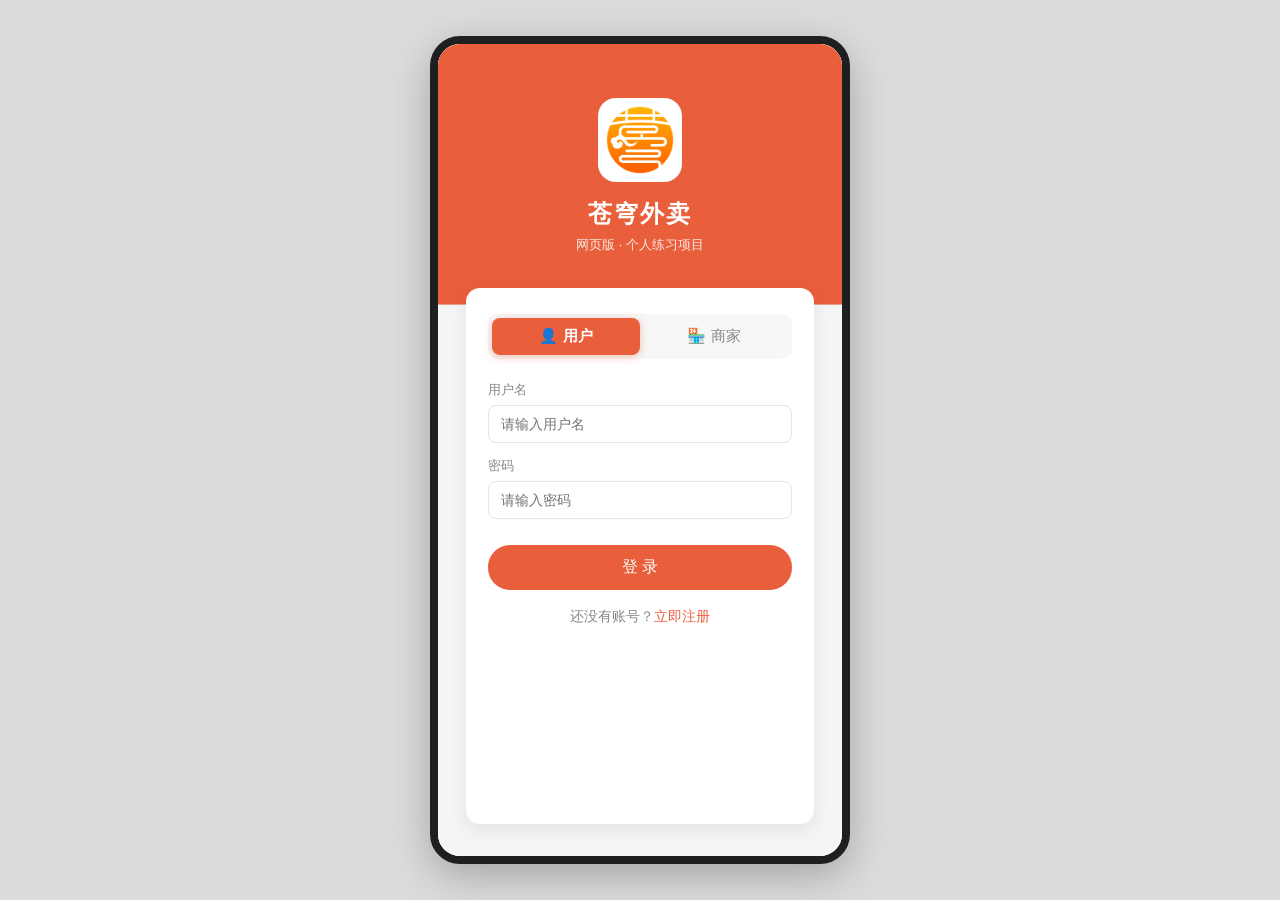
==== heima_sky_take_out-main/Web/nginx-1.20.2/html/web-app/index.html @ 458aebf5 "初始化 sky-take-out 项目" ====
<!DOCTYPE html>
<html lang="zh-CN">
<head>
  <meta charset="UTF-8">
  <meta name="viewport" content="width=device-width, initial-scale=1.0, maximum-scale=1.0, user-scalable=no">
  <title>苍穹外卖 · 网页版</title>
  <link rel="stylesheet" href="css/style.css">
</head>
<body>
  <div class="page-shell">
    <div id="app"></div>
  </div>
  <div id="toast" class="toast"></div>
  <div id="confirm-mask" class="confirm-mask hidden">
    <div class="confirm-box">
      <p id="confirm-text"></p>
      <div class="confirm-btns">
        <button class="btn-plain" id="confirm-cancel">取消</button>
        <button class="btn-primary" id="confirm-ok">确定</button>
      </div>
    </div>
  </div>
  <script src="js/api.js"></script>
  <script src="js/util.js"></script>
  <script src="js/app.js"></script>
</body>
</html>
---- heima_sky_take_out-main/Web/nginx-1.20.2/html/web-app/css/style.css ----
:root {
  --primary: #e95f3c;
  --primary-dark: #d44c2a;
  --bg: #f5f5f5;
  --text: #333;
  --text-light: #999;
  --gold: #ffc200;
  --border: #eee;
}

* { margin: 0; padding: 0; box-sizing: border-box; -webkit-tap-highlight-color: transparent; }

body {
  font-family: "PingFang SC", "Microsoft YaHei", "Helvetica Neue", Arial, sans-serif;
  background: #dcdcdc;
  color: var(--text);
  min-height: 100vh;
  display: flex;
  justify-content: center;
  align-items: center;
}

/* 手机壳 */
.page-shell {
  width: 420px;
  max-width: 100vw;
  height: 92vh;
  max-height: 880px;
  min-height: 600px;
  background: #fff;
  border-radius: 30px;
  box-shadow: 0 12px 40px rgba(0, 0, 0, 0.25);
  overflow: hidden;
  position: relative;
  border: 8px solid #1f1f1f;
}

#app {
  height: 100%;
  overflow-y: auto;
  background: var(--bg);
  position: relative;
  scrollbar-width: none;
}
#app::-webkit-scrollbar { display: none; }

.hidden { display: none !important; }

button {
  font-family: inherit;
  border: none;
  cursor: pointer;
  background: none;
}
input, textarea, select {
  font-family: inherit;
  outline: none;
  border: 1px solid #e5e5e5;
  border-radius: 8px;
  padding: 10px 12px;
  font-size: 14px;
  width: 100%;
  background: #fff;
}
input:focus, textarea:focus { border-color: var(--primary); }

.btn-primary {
  background: var(--primary);
  color: #fff;
  border-radius: 22px;
  padding: 12px 28px;
  font-size: 16px;
  width: 100%;
  transition: opacity .2s;
}
.btn-primary:active { opacity: .8; }
.btn-plain {
  background: #fff;
  color: #666;
  border: 1px solid #ddd;
  border-radius: 8px;
  padding: 8px 16px;
  font-size: 14px;
}

/* 顶部导航 */
.navbar {
  position: sticky;
  top: 0;
  z-index: 50;
  background: var(--primary);
  color: #fff;
  display: flex;
  align-items: center;
  justify-content: center;
  padding: 14px 12px;
  font-size: 17px;
  font-weight: 600;
  box-shadow: 0 2px 6px rgba(0, 0, 0, 0.08);
}
.navbar .nav-back {
  position: absolute;
  left: 12px;
  font-size: 18px;
  color: #fff;
  padding: 4px 8px;
}
.navbar .nav-right {
  position: absolute;
  right: 12px;
  font-size: 14px;
  font-weight: 400;
  color: #ffe9e2;
  padding: 4px 8px;
}

/* 底部 Tab */
.tabbar {
  position: absolute;
  bottom: 0;
  left: 0;
  right: 0;
  height: 58px;
  background: #fff;
  display: flex;
  border-top: 1px solid var(--border);
  z-index: 40;
}
.tabbar .tab-item {
  flex: 1;
  display: flex;
  flex-direction: column;
  align-items: center;
  justify-content: center;
  gap: 2px;
  color: #999;
  font-size: 11px;
}
.tabbar .tab-item .tab-ico { font-size: 21px; line-height: 1; }
.tabbar .tab-item.active { color: var(--primary); }

#app.has-tabbar { padding-bottom: 58px; }

/* Toast */
.toast {
  position: fixed;
  top: 45%;
  left: 50%;
  transform: translate(-50%, -50%);
  background: rgba(0, 0, 0, 0.78);
  color: #fff;
  padding: 12px 22px;
  border-radius: 10px;
  font-size: 14px;
  z-index: 999;
  opacity: 0;
  pointer-events: none;
  transition: opacity .25s;
  max-width: 70vw;
  text-align: center;
}
.toast.show { opacity: 1; }

/* 确认弹窗 */
.confirm-mask {
  position: fixed;
  inset: 0;
  background: rgba(0, 0, 0, 0.5);
  z-index: 200;
  display: flex;
  align-items: center;
  justify-content: center;
}
.confirm-box {
  width: 290px;
  background: #fff;
  border-radius: 14px;
  padding: 24px 20px 16px;
  text-align: center;
}
.confirm-box p { font-size: 15px; color: #333; line-height: 1.5; margin-bottom: 18px; }
.confirm-box .confirm-btns { display: flex; gap: 12px; }
.confirm-box .confirm-btns button { flex: 1; }

/* ============ 登录/注册 ============ */
.auth-page {
  min-height: 100%;
  background: linear-gradient(180deg, var(--primary) 0%, var(--primary) 32%, var(--bg) 32.2%);
  padding: 54px 28px 32px;
  display: flex;
  flex-direction: column;
}
.auth-brand { text-align: center; color: #fff; margin-bottom: 34px; }
.auth-brand img { width: 84px; height: 84px; border-radius: 18px; background: #fff; padding: 8px; margin-bottom: 12px; }
.auth-brand h1 { font-size: 24px; letter-spacing: 2px; }
.auth-brand p { font-size: 13px; opacity: .85; margin-top: 6px; }

.auth-card {
  background: #fff;
  border-radius: 14px;
  padding: 26px 22px;
  box-shadow: 0 6px 20px rgba(0, 0, 0, 0.08);
  flex: 1;
}
.role-switch {
  display: flex;
  background: #f7f7f7;
  border-radius: 10px;
  padding: 4px;
  margin-bottom: 22px;
}
.role-switch .role-btn {
  flex: 1;
  padding: 9px 0;
  text-align: center;
  border-radius: 8px;
  font-size: 15px;
  color: #888;
  transition: all .2s;
}
.role-switch .role-btn.active {
  background: var(--primary);
  color: #fff;
  font-weight: 600;
  box-shadow: 0 2px 8px rgba(233, 95, 60, 0.35);
}
.auth-form .field { margin-bottom: 14px; }
.auth-form .field label { display: block; font-size: 13px; color: #888; margin-bottom: 6px; }
.auth-form .btn-primary { margin-top: 12px; }
.auth-switch { text-align: center; margin-top: 18px; font-size: 14px; color: #888; }
.auth-switch a { color: var(--primary); text-decoration: none; }

/* ============ 点餐首页 ============ */
.menu-top {
  background: var(--primary);
  color: #fff;
  padding: 16px 16px 18px;
  position: sticky;
  top: 0;
  z-index: 30;
}
.menu-shop { display: flex; align-items: center; gap: 12px; }
.menu-shop .shop-logo { width: 58px; height: 58px; border-radius: 12px; background: #fff; padding: 4px; flex-shrink: 0; }
.menu-shop .shop-name { font-size: 20px; font-weight: 700; display: flex; align-items: center; gap: 8px; }
.menu-shop .shop-status { font-size: 11px; background: #ffd54f; color: #7a5200; border-radius: 4px; padding: 2px 6px; font-weight: 400; }
.menu-shop .shop-status.closed { background: #9e9e9e; color: #fff; }
.menu-shop .shop-meta { display: flex; gap: 12px; font-size: 11px; opacity: .9; margin-top: 5px; }
.menu-shop .shop-address { font-size: 11px; opacity: .75; margin-top: 4px; }

#menu-root { height: 100%; display: flex; flex-direction: column; }
.menu-body { display: flex; flex: 1; min-height: 0; }
.menu-types {
  width: 92px;
  flex-shrink: 0;
  background: #f6f6f6;
  overflow-y: auto;
  flex: 1;
}
.menu-types .type-item {
  padding: 15px 8px;
  font-size: 13px;
  color: #777;
  text-align: center;
  border-left: 3px solid transparent;
  cursor: pointer;
}
.menu-types .type-item.active {
  background: #fff;
  color: var(--primary);
  font-weight: 700;
  border-left-color: var(--primary);
}
.menu-dishes {
  flex: 1;
  background: #fff;
  padding: 12px;
  overflow-y: auto;
  flex: 1;
}
.menu-dishes .dish {
  display: flex;
  gap: 10px;
  padding: 10px 0;
  border-bottom: 1px dashed var(--border);
}
.menu-dishes .dish img {
  width: 76px;
  height: 76px;
  border-radius: 8px;
  flex-shrink: 0;
  object-fit: cover;
}
.dish .dish-info { flex: 1; min-width: 0; }
.dish .dish-name { font-size: 15px; font-weight: 600; margin-bottom: 4px; }
.dish .dish-desc { font-size: 12px; color: #aaa; overflow: hidden; text-overflow: ellipsis; white-space: nowrap; margin-bottom: 4px; }
.dish .dish-sales { font-size: 11px; color: #bbb; margin-bottom: 6px; }
.dish .dish-bottom { display: flex; align-items: center; justify-content: space-between; }
.dish .dish-price { color: var(--primary); font-size: 16px; font-weight: 700; }
.dish .dish-price::first-letter { font-size: 12px; }

.stepper { display: flex; align-items: center; gap: 8px; }
.stepper button {
  width: 26px;
  height: 26px;
  border-radius: 50%;
  font-size: 17px;
  display: flex;
  align-items: center;
  justify-content: center;
}
.stepper .step-add { background: var(--primary); color: #fff; }
.stepper .step-sub { background: #fff; color: var(--primary); border: 1px solid var(--primary); }
.stepper .step-num { font-size: 15px; min-width: 16px; text-align: center; }

.dish .spec-btn {
  background: #fff;
  border: 1px solid var(--primary);
  color: var(--primary);
  font-size: 12px;
  border-radius: 12px;
  padding: 4px 12px;
}

/* 购物车底栏 */
.cart-bar {
  position: absolute;
  left: 12px;
  right: 12px;
  bottom: 70px;
  height: 52px;
  background: #2d2d2d;
  border-radius: 26px;
  display: flex;
  align-items: center;
  box-shadow: 0 6px 18px rgba(0, 0, 0, 0.25);
  z-index: 35;
}
.cart-bar .cart-left { display: flex; align-items: center; gap: 10px; padding-left: 14px; color: #fff; }
.cart-bar .cart-left .cart-ico { font-size: 26px; }
.cart-bar .cart-left .cart-num {
  background: var(--primary);
  color: #fff;
  border-radius: 10px;
  font-size: 11px;
  padding: 1px 7px;
  position: absolute;
  top: -4px;
  left: 34px;
}
.cart-bar .cart-left .cart-total { font-size: 18px; font-weight: 700; }
.cart-bar .cart-left .cart-total small { font-size: 12px; font-weight: 400; opacity: .8; margin-right: 2px; }
.cart-bar .cart-go {
  margin-left: auto;
  height: 100%;
  background: var(--primary);
  color: #fff;
  border-radius: 26px;
  padding: 0 26px;
  font-size: 15px;
  font-weight: 600;
}
.cart-bar .cart-go.disabled { background: #6d6d6d; }

/* 购物车弹层 */
.cart-pop {
  position: absolute;
  left: 0;
  right: 0;
  bottom: 122px;
  background: #fff;
  border-radius: 16px 16px 0 0;
  z-index: 60;
  box-shadow: 0 -4px 20px rgba(0, 0, 0, 0.15);
  max-height: 52vh;
  overflow-y: auto;
}
.cart-pop .cart-head {
  display: flex;
  justify-content: space-between;
  align-items: center;
  padding: 14px 16px;
  border-bottom: 1px solid var(--border);
  position: sticky;
  top: 0;
  background: #fff;
}
.cart-pop .cart-head .clear { color: var(--text-light); font-size: 13px; }
.cart-item {
  display: flex;
  align-items: center;
  gap: 10px;
  padding: 10px 16px;
  border-bottom: 1px solid #f6f6f6;
}
.cart-item img { width: 52px; height: 52px; border-radius: 8px; }
.cart-item .ci-info { flex: 1; min-width: 0; }
.cart-item .ci-name { font-size: 14px; }
.cart-item .ci-flavor { font-size: 11px; color: #bbb; margin-top: 2px; }
.cart-item .ci-price { font-size: 14px; color: var(--primary); font-weight: 600; margin-top: 2px; }

.mask-layer {
  position: absolute;
  inset: 0;
  background: rgba(0, 0, 0, 0.45);
  z-index: 55;
}

/* 规格弹层 */
.spec-pop {
  position: absolute;
  left: 0;
  right: 0;
  bottom: 0;
  background: #fff;
  border-radius: 16px 16px 0 0;
  padding: 18px 18px 24px;
  z-index: 70;
  max-height: 70%;
  overflow-y: auto;
}
.spec-pop h3 { font-size: 17px; margin-bottom: 14px; }
.spec-group { margin-bottom: 14px; }
.spec-group .sg-name { font-size: 13px; color: #888; margin-bottom: 8px; }
.spec-group .sg-options { display: flex; flex-wrap: wrap; gap: 8px; }
.spec-group .sg-option {
  border: 1px solid #e2e2e2;
  color: #666;
  border-radius: 14px;
  padding: 6px 14px;
  font-size: 13px;
}
.spec-group .sg-option.active { border-color: var(--primary); color: var(--primary); background: #fff4f0; }
.spec-pop .spec-foot { display: flex; align-items: center; justify-content: space-between; margin-top: 16px; }
.spec-pop .spec-foot .price { color: var(--primary); font-size: 20px; font-weight: 700; }
.spec-pop .spec-foot .btn-primary { width: auto; padding: 10px 28px; }

/* ============ 下单/地址 ============ */
.page-pad { padding: 14px; }
.card {
  background: #fff;
  border-radius: 12px;
  padding: 14px;
  margin-bottom: 12px;
  box-shadow: 0 1px 4px rgba(0, 0, 0, 0.04);
}
.card-title { font-size: 15px; font-weight: 700; margin-bottom: 12px; display: flex; justify-content: space-between; align-items: center; }
.card-title .link { color: var(--primary); font-size: 13px; font-weight: 400; }

.addr-item { display: flex; gap: 10px; padding: 10px 0; border-bottom: 1px solid #f6f6f6; align-items: flex-start; }
.addr-item:last-child { border-bottom: none; }
.addr-item .ai-radio { font-size: 18px; color: #ccc; margin-top: 2px; }
.addr-item .ai-radio.on { color: var(--primary); }
.addr-item .ai-main { flex: 1; }
.addr-item .ai-name { font-weight: 600; font-size: 14px; }
.addr-item .ai-name span { margin-left: 8px; font-size: 11px; color: var(--primary); background: #fff0ea; border-radius: 4px; padding: 1px 5px; }
.addr-item .ai-phone { color: #999; font-size: 13px; margin-left: 8px; font-weight: 400; }
.addr-item .ai-detail { font-size: 12px; color: #999; margin-top: 3px; line-height: 1.4; }
.addr-item .ai-actions { display: flex; gap: 12px; color: #999; font-size: 12px; margin-top: 6px; }

.order-goods { display: flex; gap: 10px; align-items: center; padding: 8px 0; }
.order-goods img { width: 48px; height: 48px; border-radius: 8px; }
.order-goods .og-name { font-size: 13px; }
.order-goods .og-flavor { font-size: 11px; color: #bbb; }
.order-goods .og-right { margin-left: auto; text-align: right; }
.order-goods .og-price { font-size: 13px; color: #333; }

.order-summary { font-size: 13px; }
.order-summary .os-row { display: flex; justify-content: space-between; padding: 7px 0; color: #555; }
.order-summary .os-row.total { color: var(--primary); font-size: 16px; font-weight: 700; border-top: 1px dashed var(--border); padding-top: 10px; }

.bottom-bar {
  position: absolute;
  left: 0;
  right: 0;
  bottom: 0;
  background: #fff;
  padding: 10px 16px;
  display: flex;
  align-items: center;
  justify-content: space-between;
  border-top: 1px solid var(--border);
  z-index: 40;
}
.bottom-bar .bb-price { color: var(--primary); font-size: 20px; font-weight: 700; }
.bottom-bar .bb-price small { font-size: 12px; }
.bottom-bar .btn-primary { width: auto; padding: 10px 34px; }

/* ============ 支付页 ============ */
.pay-page { padding: 0 14px 90px; }
.pay-box {
  background: var(--primary);
  color: #fff;
  border-radius: 14px;
  padding: 28px 20px;
  text-align: center;
  margin: 16px 0;
}
.pay-box .pb-time { font-size: 12px; opacity: .85; margin-bottom: 14px; }
.pay-box .pb-money { font-size: 38px; font-weight: 700; }
.pay-box .pb-money small { font-size: 18px; font-weight: 400; }
.pay-box .pb-name { font-size: 13px; opacity: .85; margin-top: 10px; }

.pay-methods .pm-item {
  display: flex;
  align-items: center;
  gap: 12px;
  background: #fff;
  border-radius: 12px;
  padding: 14px;
  margin-bottom: 10px;
  box-shadow: 0 1px 4px rgba(0, 0, 0, 0.04);
}
.pay-methods .pm-item .pm-ico { font-size: 22px; }
.pay-methods .pm-item .pm-name { flex: 1; font-size: 14px; }
.pay-methods .pm-item .pm-radio { width: 18px; height: 18px; border-radius: 50%; border: 2px solid #ccc; }
.pay-methods .pm-item .pm-radio.on { border-color: var(--primary); background: var(--primary); box-shadow: inset 0 0 0 4px #fff; }

/* ============ 成功页 ============ */
.success-page { text-align: center; padding: 70px 24px; }
.success-page .su-ico {
  width: 92px;
  height: 92px;
  border-radius: 50%;
  background: #3cb371;
  color: #fff;
  font-size: 46px;
  line-height: 92px;
  margin: 0 auto 20px;
  box-shadow: 0 8px 24px rgba(60, 179, 113, 0.3);
}
.success-page h2 { font-size: 22px; margin-bottom: 10px; }
.success-page p { color: #999; font-size: 14px; margin-bottom: 34px; }
.success-page .btn-primary { max-width: 260px; margin: 0 auto 12px; }
.success-page .btn-plain { width: 260px; padding: 12px; border-radius: 22px; }

/* ============ 订单列表 ============ */
.order-card { background: #fff; border-radius: 12px; margin-bottom: 12px; overflow: hidden; box-shadow: 0 1px 4px rgba(0, 0, 0, 0.04); }
.order-card .oc-head {
  display: flex;
  justify-content: space-between;
  padding: 12px 14px;
  font-size: 13px;
  color: #888;
  border-bottom: 1px solid #f6f6f6;
}
.order-card .oc-head .oc-status { color: var(--primary); font-weight: 600; }
.order-card .oc-goods { padding: 10px 14px; }
.order-card .oc-goods .oc-row { display: flex; align-items: center; gap: 10px; padding: 5px 0; font-size: 13px; }
.order-card .oc-goods .oc-row img { width: 42px; height: 42px; border-radius: 6px; }
.order-card .oc-goods .oc-row .oc-name { flex: 1; }
.order-card .oc-goods .oc-row .oc-num { color: #999; }
.order-card .oc-foot {
  display: flex;
  align-items: center;
  justify-content: space-between;
  padding: 10px 14px;
  border-top: 1px solid #f6f6f6;
}
.order-card .oc-foot .oc-amount { color: #333; font-size: 14px; }
.order-card .oc-foot .oc-amount b { color: var(--primary); font-size: 16px; }
.order-card .oc-actions { display: flex; gap: 8px; }
.order-card .oc-actions .btn-plain { padding: 5px 14px; font-size: 12px; border-radius: 14px; }
.order-card .oc-actions .btn-primary { width: auto; padding: 6px 16px; font-size: 12px; border-radius: 14px; }

.status-tabs { display: flex; background: #fff; padding: 8px 4px; gap: 4px; overflow-x: auto; position: sticky; top: 46px; z-index: 20; }
.status-tabs .st-item { flex-shrink: 0; padding: 6px 14px; font-size: 13px; color: #888; border-radius: 16px; }
.status-tabs .st-item.active { background: #fff0ea; color: var(--primary); font-weight: 600; }

/* ============ 我的 ============ */
.my-header {
  background: var(--primary);
  padding: 28px 20px 38px;
  color: #fff;
  display: flex;
  align-items: center;
  gap: 14px;
}
.my-header .my-avatar {
  width: 62px;
  height: 62px;
  border-radius: 50%;
  background: rgba(255, 255, 255, 0.25);
  display: flex;
  align-items: center;
  justify-content: center;
  font-size: 28px;
}
.my-header .my-name { font-size: 19px; font-weight: 700; }
.my-header .my-role { font-size: 12px; opacity: .85; margin-top: 4px; }
.my-list { margin: -18px 14px 0; background: #fff; border-radius: 12px; overflow: hidden; box-shadow: 0 2px 10px rgba(0, 0, 0, 0.06); }
.my-list .my-item {
  display: flex;
  align-items: center;
  gap: 12px;
  padding: 15px 16px;
  border-bottom: 1px solid #f6f6f6;
  font-size: 14px;
  cursor: pointer;
}
.my-list .my-item:last-child { border-bottom: none; }
.my-list .my-item .mi-ico { font-size: 18px; }
.my-list .my-item .mi-arrow { margin-left: auto; color: #ccc; }

/* ============ 商家订单 ============ */
.merchant-header { display: flex; gap: 8px; padding: 10px 14px; background: #fff; }
.merchant-header .mh-count { flex: 1; text-align: center; }
.merchant-header .mh-count b { display: block; font-size: 20px; color: var(--primary); }
.merchant-header .mh-count span { font-size: 11px; color: #999; }

.empty-tip { text-align: center; color: #bbb; padding: 60px 0; font-size: 14px; }
.empty-tip .em-ico { font-size: 46px; margin-bottom: 12px; }

/* 地址表单 */
.addr-form .field { margin-bottom: 14px; }
.addr-form .field label { display: block; font-size: 13px; color: #888; margin-bottom: 6px; }
.addr-form .field-row { display: flex; gap: 10px; }
.addr-form .field-row .field { flex: 1; }
.addr-form .default-row { display: flex; align-items: center; justify-content: space-between; padding: 6px 0; font-size: 14px; }
.addr-form .default-row .switch {
  width: 46px;
  height: 26px;
  border-radius: 13px;
  background: #ddd;
  position: relative;
  transition: background .2s;
}
.addr-form .default-row .switch.on { background: var(--primary); }
.addr-form .default-row .switch::after {
  content: "";
  position: absolute;
  top: 3px;
  left: 3px;
  width: 20px;
  height: 20px;
  border-radius: 50%;
  background: #fff;
  transition: left .2s;
}
.addr-form .default-row .switch.on::after { left: 23px; }

/* 备注 */
.remark-row { display: flex; gap: 8px; flex-wrap: wrap; margin-top: 10px; }
.remark-row .rk-item {
  border: 1px solid #e2e2e2;
  color: #666;
  border-radius: 14px;
  padding: 5px 12px;
  font-size: 12px;
  background: #fff;
}
.remark-row .rk-item.active { border-color: var(--primary); color: var(--primary); background: #fff4f0; }

/* 桌面端提示 */
.desk-tip { display: none; }
@media (max-width: 480px) {
  body { background: #fff; }
  .page-shell { width: 100vw; height: 100vh; border-radius: 0; border: none; min-height: 0; }
}
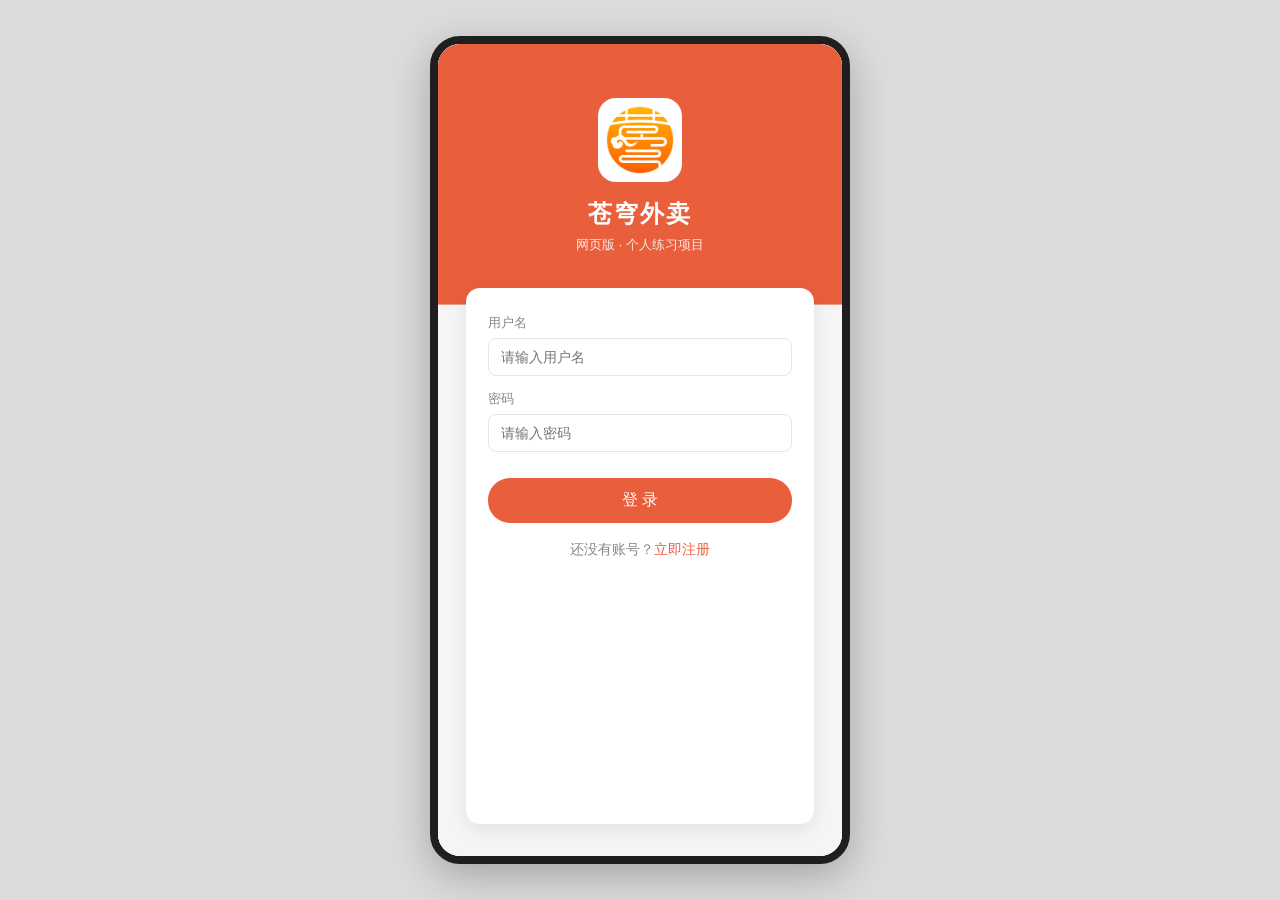
==== commit ac389a8d: "feat: 缓存三重防护与订单可靠性改造，接入原版PC商家后台并改版H5 - 新增 CacheClient 统一缓存防护：空值占位防穿透、SET NX 互斥锁+双重检查防击穿、TTL随机抖动防雪崩、R" ====
--- a/heima_sky_take_out-main/Web/nginx-1.20.2/html/web-app/index.html
+++ b/heima_sky_take_out-main/Web/nginx-1.20.2/html/web-app/index.html
@@ -9,6 +9,7 @@
 <body>
   <div class="page-shell">
     <div id="app"></div>
+    <div id="global-tabbar" class="tabbar global-tabbar hidden"></div>
   </div>
   <div id="toast" class="toast"></div>
   <div id="confirm-mask" class="confirm-mask hidden">
--- a/heima_sky_take_out-main/Web/nginx-1.20.2/html/web-app/css/style.css
+++ b/heima_sky_take_out-main/Web/nginx-1.20.2/html/web-app/css/style.css
@@ -135,11 +135,18 @@
   gap: 2px;
   color: #999;
   font-size: 11px;
+  transition: background .15s, color .15s;
 }
 .tabbar .tab-item .tab-ico { font-size: 21px; line-height: 1; }
 .tabbar .tab-item.active { color: var(--primary); }
-
-#app.has-tabbar { padding-bottom: 58px; }
+.tabbar .tab-item:active { background: #f0f0f0; }
+.tabbar .tab-item.active:active { background: #ffe3d9; color: var(--primary-dark); }
+
+/* 全局常驻底部导航（#app 之外，切页不销毁） */
+.global-tabbar { z-index: 60; }
+.page-shell.has-tabbar #app { padding-bottom: 58px; }
+/* 确认订单页自带的提交栏在常驻导航之上 */
+.page-shell.has-tabbar .bottom-bar { bottom: 58px; }
 
 /* Toast */
 .toast {
@@ -234,10 +241,11 @@
 .menu-top {
   background: var(--primary);
   color: #fff;
-  padding: 16px 16px 18px;
+  padding: 16px 16px 20px;
   position: sticky;
   top: 0;
   z-index: 30;
+  border-radius: 0 0 24px 24px;
 }
 .menu-shop { display: flex; align-items: center; gap: 12px; }
 .menu-shop .shop-logo { width: 58px; height: 58px; border-radius: 12px; background: #fff; padding: 4px; flex-shrink: 0; }
@@ -248,31 +256,29 @@
 .menu-shop .shop-address { font-size: 11px; opacity: .75; margin-top: 4px; }
 
 #menu-root { height: 100%; display: flex; flex-direction: column; }
-.menu-body { display: flex; flex: 1; min-height: 0; }
+.menu-body { display: flex; flex: 1; min-height: 0; background: linear-gradient(180deg, #fdeee8 0%, #f7f3f1 140px, #f5f5f5 100%); }
 .menu-types {
   width: 92px;
   flex-shrink: 0;
-  background: #f6f6f6;
   overflow-y: auto;
-  flex: 1;
+  padding: 10px 8px;
 }
 .menu-types .type-item {
-  padding: 15px 8px;
-  font-size: 13px;
+  padding: 9px 6px;
+  font-size: 12px;
   color: #777;
   text-align: center;
-  border-left: 3px solid transparent;
+  border-radius: 8px;
+  margin-bottom: 6px;
   cursor: pointer;
 }
 .menu-types .type-item.active {
-  background: #fff;
+  background: #fff0ea;
   color: var(--primary);
-  font-weight: 700;
-  border-left-color: var(--primary);
+  font-weight: 600;
 }
 .menu-dishes {
   flex: 1;
-  background: #fff;
   padding: 12px;
   overflow-y: auto;
   flex: 1;
@@ -280,8 +286,11 @@
 .menu-dishes .dish {
   display: flex;
   gap: 10px;
-  padding: 10px 0;
-  border-bottom: 1px dashed var(--border);
+  padding: 12px;
+  background: #fff;
+  border-radius: 12px;
+  box-shadow: 0 2px 8px rgba(0, 0, 0, .06);
+  margin-bottom: 10px;
 }
 .menu-dishes .dish img {
   width: 76px;
@@ -300,25 +309,31 @@
 
 .stepper { display: flex; align-items: center; gap: 8px; }
 .stepper button {
-  width: 26px;
-  height: 26px;
+  width: 28px;
+  height: 28px;
   border-radius: 50%;
-  font-size: 17px;
+  font-size: 19px;
+  line-height: 1;
   display: flex;
   align-items: center;
   justify-content: center;
-}
-.stepper .step-add { background: var(--primary); color: #fff; }
+  padding: 0;
+}
+.stepper .step-add { background: var(--primary); color: #fff; box-shadow: 0 2px 6px rgba(233, 95, 60, .35); }
+.stepper .step-add.disabled, .dish .spec-btn.disabled { background: #e0e0e0; color: #9e9e9e; border-color: #e0e0e0; box-shadow: none; cursor: not-allowed; }
 .stepper .step-sub { background: #fff; color: var(--primary); border: 1px solid var(--primary); }
 .stepper .step-num { font-size: 15px; min-width: 16px; text-align: center; }
 
 .dish .spec-btn {
-  background: #fff;
-  border: 1px solid var(--primary);
-  color: var(--primary);
-  font-size: 12px;
-  border-radius: 12px;
-  padding: 4px 12px;
+  background: var(--primary);
+  border: none;
+  color: #fff;
+  width: 28px;
+  height: 28px;
+  border-radius: 50%;
+  font-size: 19px;
+  line-height: 1;
+  box-shadow: 0 2px 6px rgba(233, 95, 60, .35);
 }
 
 /* 购物车底栏 */
@@ -534,16 +549,99 @@
 .success-page .btn-plain { width: 260px; padding: 12px; border-radius: 22px; }
 
 /* ============ 订单列表 ============ */
-.order-card { background: #fff; border-radius: 12px; margin-bottom: 12px; overflow: hidden; box-shadow: 0 1px 4px rgba(0, 0, 0, 0.04); }
+/* 订单页顶部橙色大圆角导航 */
+.order-top {
+  position: sticky;
+  top: 0;
+  z-index: 30;
+  height: 52px;
+  display: flex;
+  align-items: center;
+  justify-content: center;
+  font-size: 17px;
+  font-weight: 600;
+  color: #fff;
+  background: linear-gradient(135deg, #f2704c 0%, var(--primary) 55%, var(--primary-dark) 100%);
+  border-radius: 0 0 24px 24px;
+  box-shadow: 0 3px 10px rgba(233, 95, 60, .28);
+}
+.order-top .pt-back {
+  position: absolute;
+  left: 10px;
+  width: 36px;
+  height: 36px;
+  border-radius: 50%;
+  color: #fff;
+  font-size: 26px;
+  line-height: 1;
+  display: flex;
+  align-items: center;
+  justify-content: center;
+}
+
+/* 横向状态标签（选中态橙色实心） */
+.order-tabs {
+  position: sticky;
+  top: 52px;
+  z-index: 29;
+  display: flex;
+  gap: 8px;
+  overflow-x: auto;
+  padding: 10px 12px;
+  background: rgba(245, 245, 245, .94);
+  backdrop-filter: blur(6px);
+  scrollbar-width: none;
+}
+.order-tabs::-webkit-scrollbar { display: none; }
+.order-tabs .st-item {
+  flex-shrink: 0;
+  padding: 7px 16px;
+  font-size: 13px;
+  color: #777;
+  background: #fff;
+  border-radius: 16px;
+  box-shadow: 0 1px 3px rgba(0, 0, 0, .05);
+  cursor: pointer;
+}
+.order-tabs .st-item.active {
+  background: var(--primary);
+  color: #fff;
+  font-weight: 600;
+  box-shadow: 0 3px 8px rgba(233, 95, 60, .35);
+}
+
+/* 白色圆角订单卡片，按状态着色 */
+.order-card {
+  --sc: #ccc;
+  background: #fff;
+  border-radius: 14px;
+  margin-bottom: 12px;
+  overflow: hidden;
+  box-shadow: 0 2px 10px rgba(0, 0, 0, .06);
+  border-left: 4px solid var(--sc);
+}
+.oc-s1 { --sc: #e95f3c; }
+.oc-s2 { --sc: #ff9500; }
+.oc-s3 { --sc: #3b82f6; }
+.oc-s4 { --sc: #7c5cff; }
+.oc-s5 { --sc: #22a06b; }
+.oc-s6 { --sc: #9e9e9e; }
 .order-card .oc-head {
   display: flex;
   justify-content: space-between;
+  align-items: center;
   padding: 12px 14px;
-  font-size: 13px;
-  color: #888;
+  font-size: 12px;
+  color: #aaa;
   border-bottom: 1px solid #f6f6f6;
 }
-.order-card .oc-head .oc-status { color: var(--primary); font-weight: 600; }
+.order-card .oc-head .oc-status { font-weight: 600; font-size: 12px; padding: 3px 10px; border-radius: 11px; }
+.oc-s1 .oc-status { background: #fdeee8; color: #e95f3c; }
+.oc-s2 .oc-status { background: #fff3e0; color: #ef8400; }
+.oc-s3 .oc-status { background: #e8f1fe; color: #2f7be0; }
+.oc-s4 .oc-status { background: #efeaff; color: #6a4ef0; }
+.oc-s5 .oc-status { background: #e6f7ef; color: #1b8f5d; }
+.oc-s6 .oc-status { background: #f0f0f0; color: #8a8a8a; }
 .order-card .oc-goods { padding: 10px 14px; }
 .order-card .oc-goods .oc-row { display: flex; align-items: center; gap: 10px; padding: 5px 0; font-size: 13px; }
 .order-card .oc-goods .oc-row img { width: 42px; height: 42px; border-radius: 6px; }
@@ -554,41 +652,69 @@
   align-items: center;
   justify-content: space-between;
   padding: 10px 14px;
-  border-top: 1px solid #f6f6f6;
+  background: #f7f7f7;
 }
 .order-card .oc-foot .oc-amount { color: #333; font-size: 14px; }
 .order-card .oc-foot .oc-amount b { color: var(--primary); font-size: 16px; }
 .order-card .oc-actions { display: flex; gap: 8px; }
-.order-card .oc-actions .btn-plain { padding: 5px 14px; font-size: 12px; border-radius: 14px; }
-.order-card .oc-actions .btn-primary { width: auto; padding: 6px 16px; font-size: 12px; border-radius: 14px; }
-
-.status-tabs { display: flex; background: #fff; padding: 8px 4px; gap: 4px; overflow-x: auto; position: sticky; top: 46px; z-index: 20; }
-.status-tabs .st-item { flex-shrink: 0; padding: 6px 14px; font-size: 13px; color: #888; border-radius: 16px; }
-.status-tabs .st-item.active { background: #fff0ea; color: var(--primary); font-weight: 600; }
+.order-card .oc-actions .btn-plain { padding: 6px 16px; font-size: 12px; border-radius: 15px; }
+.order-card .oc-actions .btn-primary { width: auto; padding: 7px 18px; font-size: 12px; border-radius: 15px; }
 
 /* ============ 我的 ============ */
 .my-header {
-  background: var(--primary);
-  padding: 28px 20px 38px;
-  color: #fff;
-  display: flex;
-  align-items: center;
-  gap: 14px;
-}
+  background: linear-gradient(135deg, #f2704c 0%, var(--primary) 55%, var(--primary-dark) 100%);
+  padding: 28px 20px 22px;
+  color: #fff;
+  border-radius: 0 0 24px 24px;
+  box-shadow: 0 3px 10px rgba(233, 95, 60, .22);
+}
+.my-header .mh-row { display: flex; align-items: center; gap: 14px; }
 .my-header .my-avatar {
-  width: 62px;
-  height: 62px;
+  width: 64px;
+  height: 64px;
   border-radius: 50%;
-  background: rgba(255, 255, 255, 0.25);
+  background: rgba(255, 255, 255, .22);
+  border: 2px solid rgba(255, 255, 255, .6);
+  box-shadow: 0 4px 12px rgba(0, 0, 0, .12);
   display: flex;
   align-items: center;
   justify-content: center;
   font-size: 28px;
-}
-.my-header .my-name { font-size: 19px; font-weight: 700; }
+  flex-shrink: 0;
+}
+.my-header .my-name { font-size: 20px; font-weight: 700; }
 .my-header .my-role { font-size: 12px; opacity: .85; margin-top: 4px; }
-.my-list { margin: -18px 14px 0; background: #fff; border-radius: 12px; overflow: hidden; box-shadow: 0 2px 10px rgba(0, 0, 0, 0.06); }
-.my-list .my-item {
+
+/* 半透明统计快捷栏 */
+.my-stats {
+  margin-top: 22px;
+  background: rgba(255, 255, 255, .18);
+  border: 1px solid rgba(255, 255, 255, .3);
+  border-radius: 14px;
+  display: flex;
+  backdrop-filter: blur(4px);
+}
+.my-stats .ms-item {
+  flex: 1;
+  padding: 13px 0;
+  text-align: center;
+  color: #fff;
+  cursor: pointer;
+}
+.my-stats .ms-item + .ms-item { border-left: 1px solid rgba(255, 255, 255, .28); }
+.my-stats .ms-num { font-size: 20px; font-weight: 700; line-height: 1.1; }
+.my-stats .ms-label { font-size: 12px; opacity: .92; margin-top: 3px; }
+
+/* 分组白色卡片列表 */
+.my-group {
+  margin: 14px;
+  background: #fff;
+  border-radius: 14px;
+  overflow: hidden;
+  box-shadow: 0 2px 10px rgba(0, 0, 0, .06);
+}
+.my-group:last-child { margin-bottom: 20px; }
+.my-group .my-item {
   display: flex;
   align-items: center;
   gap: 12px;
@@ -597,15 +723,9 @@
   font-size: 14px;
   cursor: pointer;
 }
-.my-list .my-item:last-child { border-bottom: none; }
-.my-list .my-item .mi-ico { font-size: 18px; }
-.my-list .my-item .mi-arrow { margin-left: auto; color: #ccc; }
-
-/* ============ 商家订单 ============ */
-.merchant-header { display: flex; gap: 8px; padding: 10px 14px; background: #fff; }
-.merchant-header .mh-count { flex: 1; text-align: center; }
-.merchant-header .mh-count b { display: block; font-size: 20px; color: var(--primary); }
-.merchant-header .mh-count span { font-size: 11px; color: #999; }
+.my-group .my-item:last-child { border-bottom: none; }
+.my-group .my-item .mi-ico { font-size: 18px; }
+.my-group .my-item .mi-arrow { margin-left: auto; color: #ccc; }
 
 .empty-tip { text-align: center; color: #bbb; padding: 60px 0; font-size: 14px; }
 .empty-tip .em-ico { font-size: 46px; margin-bottom: 12px; }
